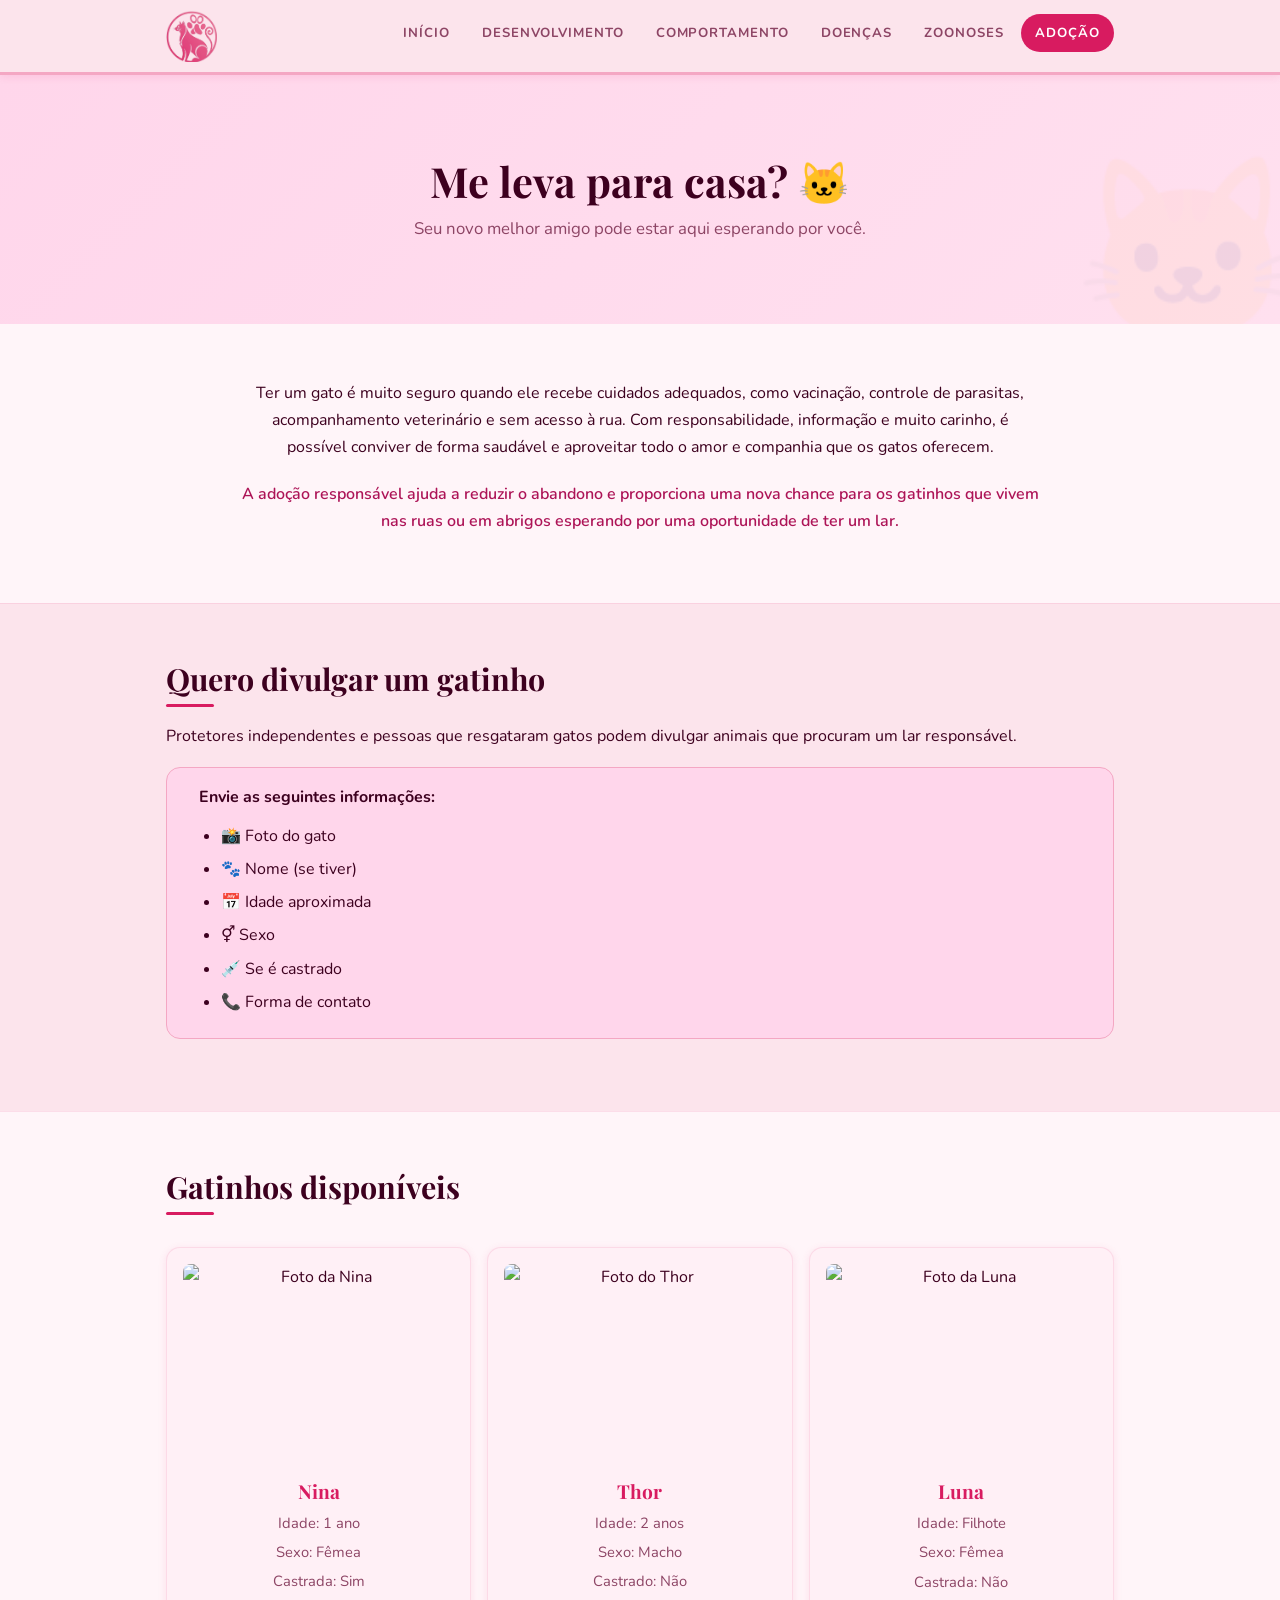
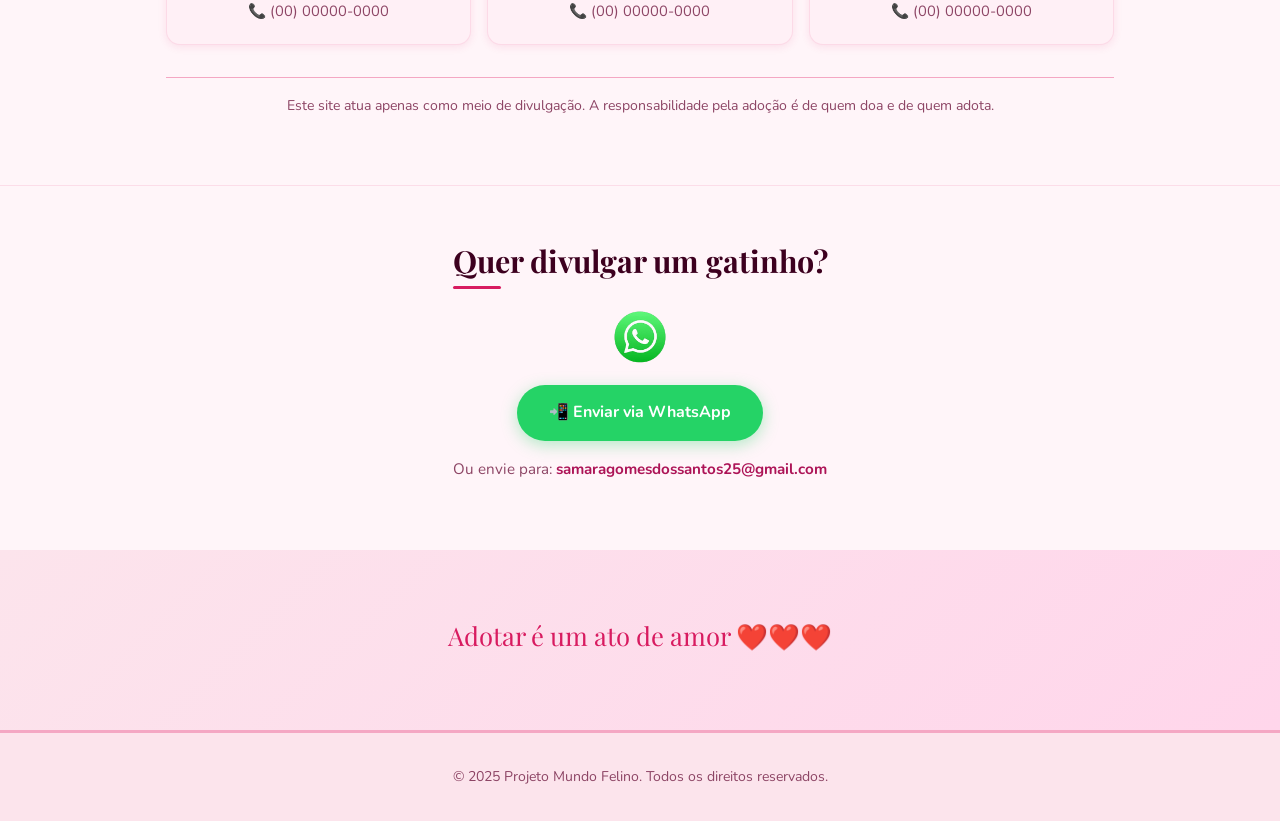
==== adocao.html @ 50c1da06 "projeto_mundo_felino" ====
<!DOCTYPE html>
<html lang="pt-BR">

<head>
    <meta charset="UTF-8">
    <meta name="viewport" content="width=device-width, initial-scale=1.0">
    <title>Adoção | Mundo Felino</title>
    <meta name="description" content="Encontre gatinhos para adoção responsável no Projeto Mundo Felino.">
    <link rel="icon" type="image/png" href="../images/logo.png">
    <link rel="stylesheet" href="../css/shared.css">
    <link rel="stylesheet" href="../css/adocao.css">
</head>

<body>

    <header class="site-header">
        <div class="nav-container">
            <a href="index.html" class="logo" aria-label="Mundo Felino — Início">
                <img src="../images/logo.png" alt="Logo Mundo Felino">
            </a>

            <button class="menu-toggle" aria-label="Abrir menu" aria-expanded="false">☰</button>

            <nav class="site-nav" aria-label="Navegação principal">
                <ul>
                    <li><a href="index.html">Início</a></li>
                    <li><a href="desenvolvimento.html">Desenvolvimento</a></li>
                    <li><a href="comportamento.html">Comportamento</a></li>
                    <li><a href="doencas.html">Doenças</a></li>
                    <li><a href="zoonoses.html">Zoonoses</a></li>
                    <li><a href="adocao.html">Adoção</a></li>
                </ul>
            </nav>
        </div>
    </header>

    <section class="hero">
        <div class="container">
            <h2>Me leva para casa? 🐱</h2>
            <p>Seu novo melhor amigo pode estar aqui esperando por você.</p>
        </div>
    </section>

    <section class="section fade-in">
        <div class="container">
            <div class="adoption-intro-text" style="text-align: center; max-width: 800px; margin: 0 auto;">
                <p>
                    Ter um gato é muito seguro quando ele recebe cuidados adequados, como vacinação, controle de
                    parasitas,
                    acompanhamento veterinário e sem acesso à rua. Com responsabilidade, informação e muito carinho,
                    é possível conviver de forma saudável e aproveitar todo o amor e companhia que os gatos oferecem.
                </p>
                <p style="margin-top: 20px; font-weight: 600; color: var(--color-primary-dark);">
                    A adoção responsável ajuda a reduzir o abandono e proporciona uma nova chance para os gatinhos
                    que vivem nas ruas ou em abrigos esperando por uma oportunidade de ter um lar.
                </p>
            </div>
        </div>
    </section>

    <section class="section section--alt fade-in">
        <div class="container">
            <h2>Quero divulgar um gatinho</h2>
            <p>Protetores independentes e pessoas que resgataram gatos podem divulgar animais que procuram um lar
                responsável.</p>

            <div class="adoption-info-box">
                <p><strong>Envie as seguintes informações:</strong></p>
                <ul>
                    <li>📸 Foto do gato</li>
                    <li>🐾 Nome (se tiver)</li>
                    <li>📅 Idade aproximada</li>
                    <li>⚥ Sexo</li>
                    <li>💉 Se é castrado</li>
                    <li>📞 Forma de contato</li>
                </ul>
            </div>
        </div>
    </section>

    <section class="section fade-in">
        <div class="container">
            <h2>Gatinhos disponíveis</h2>

            <div class="cards-grid">
                <div class="card adoption-card">
                    <img src="../images/gato1.jpg" alt="Foto da Nina">
                    <h3>Nina</h3>
                    <p>Idade: 1 ano</p>
                    <p>Sexo: Fêmea</p>
                    <p>Castrada: Sim</p>
                    <p>📞 (00) 00000-0000</p>
                </div>

                <div class="card adoption-card">
                    <img src="../images/gato2.jpg" alt="Foto do Thor">
                    <h3>Thor</h3>
                    <p>Idade: 2 anos</p>
                    <p>Sexo: Macho</p>
                    <p>Castrado: Não</p>
                    <p>📞 (00) 00000-0000</p>
                </div>

                <div class="card adoption-card">
                    <img src="../images/gato3.jpg" alt="Foto da Luna">
                    <h3>Luna</h3>
                    <p>Idade: Filhote</p>
                    <p>Sexo: Fêmea</p>
                    <p>Castrada: Não</p>
                    <p>📞 (00) 00000-0000</p>
                </div>
            </div>

            <p class="adoption-disclaimer">
                Este site atua apenas como meio de divulgação. A responsabilidade pela adoção é de quem doa e de quem
                adota.
            </p>
        </div>
    </section>

    <section class="section envio-section fade-in">
        <div class="container">
            <h2>Quer divulgar um gatinho?</h2>
            <div class="envio-content">
                <div class="whatsapp-icon">
                    <img src="../images/whatsapp.png" alt="WhatsApp">
                </div>
                <a href="https://wa.me/5542999690560?text=Olá!%20Gostaria%20de%20divulgar%20um%20gato%20para%20adoção%20no%20site."
                    target="_blank" rel="noopener" class="whatsapp-btn">
                    📲 Enviar via WhatsApp
                </a>
                <p class="envio-email">Ou envie para: <strong>samaragomesdossantos25@gmail.com</strong></p>
            </div>
        </div>
    </section>

    <section class="highlight-section">
        <div class="container">
            <p class="love-phrase">Adotar é um ato de amor ❤️❤️❤️</p>
        </div>
    </section>

    <footer class="site-footer">
        <p>&copy; 2025 Projeto Mundo Felino. Todos os direitos reservados.</p>
    </footer>

    <a href="#" class="btn-top" aria-label="Voltar ao topo">↑</a>

    <script src="../js/shared.js" defer></script>
</body>

</html>
---- css/shared.css ----
/* ============================================================
   MUNDO FELINO — DESIGN SYSTEM COMPARTILHADO
   Importado por todas as páginas
   ============================================================ */

/* --- Google Fonts --- */
@import url('https://fonts.googleapis.com/css2?family=Playfair+Display:wght@600;700&family=Nunito:wght@400;500;600;700&display=swap');

/* ============================================================
   VARIÁVEIS DE DESIGN
   ============================================================ */
:root {
  /* Cores principais */
  --color-primary:       #d81b60;
  --color-primary-dark:  #ad1457;
  --color-primary-light: #f48fb1;

  /* Backgrounds */
  --color-bg:            #fff5f9;
  --color-bg-section:    #fce4ec;
  --color-bg-card:       #fff0f6;
  --color-bg-highlight:  #ffd6eb;
  --color-bg-header:     #fce4ec;

  /* Texto */
  --color-text:          #3d001f;
  --color-text-muted:    #8d4565;
  --color-text-light:    #fff;

  /* Bordas e sombras */
  --color-border:        #f4a7c3;
  --shadow-sm:           0 2px 8px rgba(216, 27, 96, 0.10);
  --shadow-md:           0 6px 24px rgba(216, 27, 96, 0.14);
  --shadow-lg:           0 12px 40px rgba(216, 27, 96, 0.18);

  /* Tipografia */
  --font-display:        'Playfair Display', Georgia, serif;
  --font-body:           'Nunito', 'Segoe UI', sans-serif;

  /* Espaçamentos */
  --spacing-xs:  8px;
  --spacing-sm:  16px;
  --spacing-md:  32px;
  --spacing-lg:  56px;
  --spacing-xl:  80px;

  /* Bordas */
  --radius-sm:  8px;
  --radius-md:  14px;
  --radius-lg:  24px;
  --radius-pill: 100px;

  /* Transições */
  --transition: 0.28s cubic-bezier(0.4, 0, 0.2, 1);
}

/* ============================================================
   RESET GLOBAL
   ============================================================ */
*, *::before, *::after {
  margin: 0;
  padding: 0;
  box-sizing: border-box;
}

html {
  scroll-behavior: smooth;
  font-size: 16px;
}

body {
  font-family: var(--font-body);
  background-color: var(--color-bg);
  color: var(--color-text);
  line-height: 1.7;
  -webkit-font-smoothing: antialiased;
}

img {
  max-width: 100%;
  height: auto;
  display: block;
}

a {
  color: var(--color-primary);
  transition: color var(--transition);
}

a:hover {
  color: var(--color-primary-dark);
}

ul, ol {
  padding-left: 1.4em;
}

li {
  margin-bottom: 6px;
}

/* ============================================================
   LAYOUT
   ============================================================ */
.container {
  max-width: 980px;
  margin: 0 auto;
  padding: 0 var(--spacing-sm);
}

/* ============================================================
   TIPOGRAFIA
   ============================================================ */
h1, h2, h3 {
  font-family: var(--font-display);
  line-height: 1.25;
  color: var(--color-text);
}

h2 {
  font-size: clamp(1.4rem, 3vw, 1.9rem);
  margin-bottom: var(--spacing-sm);
  position: relative;
  display: inline-block;
}

h2::after {
  content: "";
  display: block;
  width: 48px;
  height: 3px;
  background: var(--color-primary);
  border-radius: 2px;
  margin-top: 6px;
}

h3 {
  font-size: clamp(1.1rem, 2.5vw, 1.4rem);
  color: var(--color-primary);
  margin-bottom: 10px;
}

h4 {
  font-family: var(--font-body);
  font-size: 0.95rem;
  font-weight: 700;
  color: var(--color-primary-dark);
  text-transform: uppercase;
  letter-spacing: 0.06em;
  margin: var(--spacing-sm) 0 6px;
}

p {
  margin-bottom: 12px;
  color: var(--color-text);
}

/* ============================================================
   HEADER / NAVEGAÇÃO
   ============================================================ */
.site-header {
  background-color: var(--color-bg-header);
  border-bottom: 3px solid var(--color-border);
  position: sticky;
  top: 0;
  z-index: 1000;
  box-shadow: var(--shadow-sm);
}

.nav-container {
  max-width: 980px;
  margin: 0 auto;
  padding: 0 var(--spacing-sm);
  display: flex;
  align-items: center;
  justify-content: space-between;
  gap: var(--spacing-sm);
  height: 72px;
}

.logo {
  flex-shrink: 0;
  height: 52px;
  display: flex;
  align-items: center;
}

.logo img {
  height: 100%;
  width: auto;
}

.site-nav ul {
  display: flex;
  list-style: none;
  gap: 4px;
  padding: 0;
  margin: 0;
}

.site-nav a {
  display: inline-block;
  padding: 8px 14px;
  font-size: 0.82rem;
  font-weight: 700;
  text-transform: uppercase;
  letter-spacing: 0.07em;
  color: var(--color-text-muted);
  text-decoration: none;
  border-radius: var(--radius-pill);
  transition: background var(--transition), color var(--transition);
}

.site-nav a:hover,
.site-nav a.active {
  background: var(--color-primary);
  color: var(--color-text-light);
}

/* Botão menu mobile */
.menu-toggle {
  display: none;
  background: none;
  border: 2px solid var(--color-primary);
  border-radius: var(--radius-sm);
  color: var(--color-primary);
  font-size: 20px;
  cursor: pointer;
  padding: 4px 10px;
  line-height: 1;
  transition: background var(--transition), color var(--transition);
}

.menu-toggle:hover {
  background: var(--color-primary);
  color: white;
}

/* ============================================================
   HERO
   ============================================================ */
.hero {
  background: linear-gradient(135deg, var(--color-bg-highlight) 0%, #ffe0ef 100%);
  padding: var(--spacing-xl) var(--spacing-sm);
  text-align: center;
  position: relative;
  overflow: hidden;
}

.hero::before {
  content: "🐱";
  position: absolute;
  font-size: 180px;
  opacity: 0.05;
  bottom: -20px;
  right: -20px;
  line-height: 1;
  pointer-events: none;
}

.hero h2 {
  font-size: clamp(1.6rem, 4vw, 2.6rem);
  color: var(--color-text);
  max-width: 760px;
  margin: 0 auto var(--spacing-xs);
}

.hero h2::after { display: none; }

.hero p {
  font-size: 1.05rem;
  color: var(--color-text-muted);
  margin: 0;
}

/* ============================================================
   SEÇÕES
   ============================================================ */
.section {
  padding: var(--spacing-lg) var(--spacing-sm);
}

.section--alt {
  background-color: var(--color-bg-section);
}

.section + .section {
  border-top: 1px solid rgba(244, 167, 195, 0.3);
}

/* ============================================================
   CARDS
   ============================================================ */
.cards-grid {
  display: grid;
  grid-template-columns: repeat(auto-fill, minmax(260px, 1fr));
  gap: var(--spacing-sm);
  margin-top: var(--spacing-sm);
}

.card {
  background: var(--color-bg-card);
  border-radius: var(--radius-md);
  padding: var(--spacing-sm);
  box-shadow: var(--shadow-sm);
  border: 1px solid rgba(244, 167, 195, 0.3);
  transition: transform var(--transition), box-shadow var(--transition);
}

.card:hover {
  transform: translateY(-4px);
  box-shadow: var(--shadow-md);
}

.card h3 {
  font-size: 1.05rem;
  margin-bottom: 8px;
}

.card img {
  width: 100%;
  border-radius: var(--radius-sm);
  margin-bottom: 12px;
  object-fit: cover;
  aspect-ratio: 4/3;
}

/* ============================================================
   LAYOUT LADO A LADO (texto + imagem)
   ============================================================ */
.split-layout {
  display: flex;
  gap: var(--spacing-md);
  align-items: flex-start;
  margin-top: var(--spacing-sm);
}

.split-layout__text { flex: 2; }
.split-layout__media {
  flex: 1;
  display: flex;
  flex-direction: column;
  gap: var(--spacing-sm);
  align-items: center;
}

.split-layout__media img {
  width: 100%;
  border-radius: var(--radius-md);
  box-shadow: var(--shadow-sm);
  transition: transform var(--transition);
}

.split-layout__media img:hover {
  transform: scale(1.03);
}

/* ============================================================
   BLOCO DE DOENÇA / ZOONOSE
   ============================================================ */
.disease-block {
  background: var(--color-bg-card);
  border-radius: var(--radius-md);
  padding: var(--spacing-md);
  margin-top: var(--spacing-md);
  border: 1px solid rgba(244, 167, 195, 0.4);
  box-shadow: var(--shadow-sm);
}

/* ============================================================
   BOTÃO WHATSAPP
   ============================================================ */
.whatsapp-btn {
  display: inline-flex;
  align-items: center;
  gap: 10px;
  background-color: #25d366;
  color: white;
  font-weight: 700;
  font-size: 1rem;
  text-decoration: none;
  padding: 14px 32px;
  border-radius: var(--radius-pill);
  box-shadow: 0 4px 16px rgba(37, 211, 102, 0.35);
  transition: background var(--transition), transform var(--transition), box-shadow var(--transition);
}

.whatsapp-btn:hover {
  background-color: #1ebe5e;
  color: white;
  transform: translateY(-2px);
  box-shadow: 0 8px 24px rgba(37, 211, 102, 0.45);
}

/* ============================================================
   MENSAGEM FINAL / DESTAQUE
   ============================================================ */
.highlight-section {
  background: linear-gradient(135deg, #fce4ec, #ffd6eb);
  padding: var(--spacing-lg) var(--spacing-sm);
  text-align: center;
}

.highlight-section p {
  max-width: 700px;
  margin: 0 auto var(--spacing-sm);
  font-size: 1.05rem;
  color: var(--color-text-muted);
}

.highlight-section .love-phrase {
  font-family: var(--font-display);
  font-size: 1.6rem;
  color: var(--color-primary);
  margin-top: var(--spacing-xs);
}

/* ============================================================
   FOOTER
   ============================================================ */
.site-footer {
  background-color: var(--color-bg-header);
  border-top: 3px solid var(--color-border);
  text-align: center;
  padding: var(--spacing-md) var(--spacing-sm);
}

.site-footer p {
  font-size: 0.88rem;
  color: var(--color-text-muted);
  margin: 0;
}

/* ============================================================
   BOTÃO VOLTAR AO TOPO
   ============================================================ */
.btn-top {
  position: fixed;
  bottom: 28px;
  right: 28px;
  background-color: var(--color-primary);
  color: white;
  width: 46px;
  height: 46px;
  border-radius: 50%;
  font-size: 22px;
  line-height: 46px;
  text-align: center;
  text-decoration: none;
  box-shadow: var(--shadow-md);
  opacity: 0;
  pointer-events: none;
  transform: translateY(12px);
  transition: opacity var(--transition), transform var(--transition), background var(--transition);
  z-index: 999;
}

.btn-top.visible {
  opacity: 1;
  pointer-events: all;
  transform: translateY(0);
}

.btn-top:hover {
  background-color: var(--color-primary-dark);
  color: white;
}

/* ============================================================
   ANIMAÇÃO DE ENTRADA
   ============================================================ */
.fade-in {
  opacity: 0;
  transform: translateY(22px);
  transition: opacity 0.55s ease, transform 0.55s ease;
}

.fade-in.visible {
  opacity: 1;
  transform: translateY(0);
}

/* ============================================================
   RESPONSIVO
   ============================================================ */
@media (max-width: 768px) {
  .site-nav {
    display: none;
    position: absolute;
    top: 72px;
    left: 0;
    width: 100%;
    background: var(--color-bg-header);
    border-bottom: 3px solid var(--color-border);
    padding: var(--spacing-xs) 0;
    box-shadow: var(--shadow-md);
  }

  .site-nav.open {
    display: block;
  }

  .site-nav ul {
    flex-direction: column;
    gap: 0;
    padding: 0;
  }

  .site-nav li {
    margin: 0;
    border-bottom: 1px solid rgba(244, 167, 195, 0.3);
  }

  .site-nav a {
    display: block;
    padding: 14px var(--spacing-sm);
    border-radius: 0;
    font-size: 0.9rem;
  }

  .menu-toggle {
    display: block;
  }

  .split-layout {
    flex-direction: column;
  }

  .split-layout__media {
    width: 100%;
    order: -1;
  }

  .cards-grid {
    grid-template-columns: 1fr;
  }

  .disease-block {
    padding: var(--spacing-sm);
  }
}

@media (max-width: 480px) {
  .hero {
    padding: var(--spacing-lg) var(--spacing-sm);
  }
}
---- css/adocao.css ----
/* ============================================================
   ADOCAO.CSS — Estilos específicos da página de adoção
   ============================================================ */

.adoption-info-box {
  background: var(--color-bg-highlight);
  border-radius: var(--radius-md);
  padding: var(--spacing-sm) var(--spacing-md);
  margin: var(--spacing-sm) 0;
  border: 1px solid var(--color-border);
}

.adoption-info-box ul {
  margin-top: 10px;
}

.adoption-phrase {
  font-size: 1.1rem;
  font-weight: 700;
  color: var(--color-primary);
  margin: var(--spacing-sm) 0;
  text-align: center;
}

.adoption-disclaimer {
  text-align: center;
  font-size: 0.88rem;
  color: var(--color-text-muted);
  margin-top: var(--spacing-md);
  padding-top: var(--spacing-sm);
  border-top: 1px solid var(--color-border);
}

/* Cards de adoção */
.adoption-card {
  text-align: center;
}

.adoption-card h3 {
  font-size: 1.2rem;
  margin-bottom: 8px;
}

.adoption-card p {
  font-size: 0.92rem;
  margin-bottom: 4px;
  color: var(--color-text-muted);
}

/* Envio */
.envio-section {
  padding: var(--spacing-lg) var(--spacing-sm);
  text-align: center;
}

.envio-content {
  display: flex;
  flex-direction: column;
  align-items: center;
  gap: var(--spacing-sm);
}

.whatsapp-icon {
  width: 64px;
  height: 64px;
}

.whatsapp-icon img {
  width: 100%;
}

.envio-email {
  font-size: 0.95rem;
  color: var(--color-text-muted);
}

.envio-email strong {
  color: var(--color-primary-dark);
}
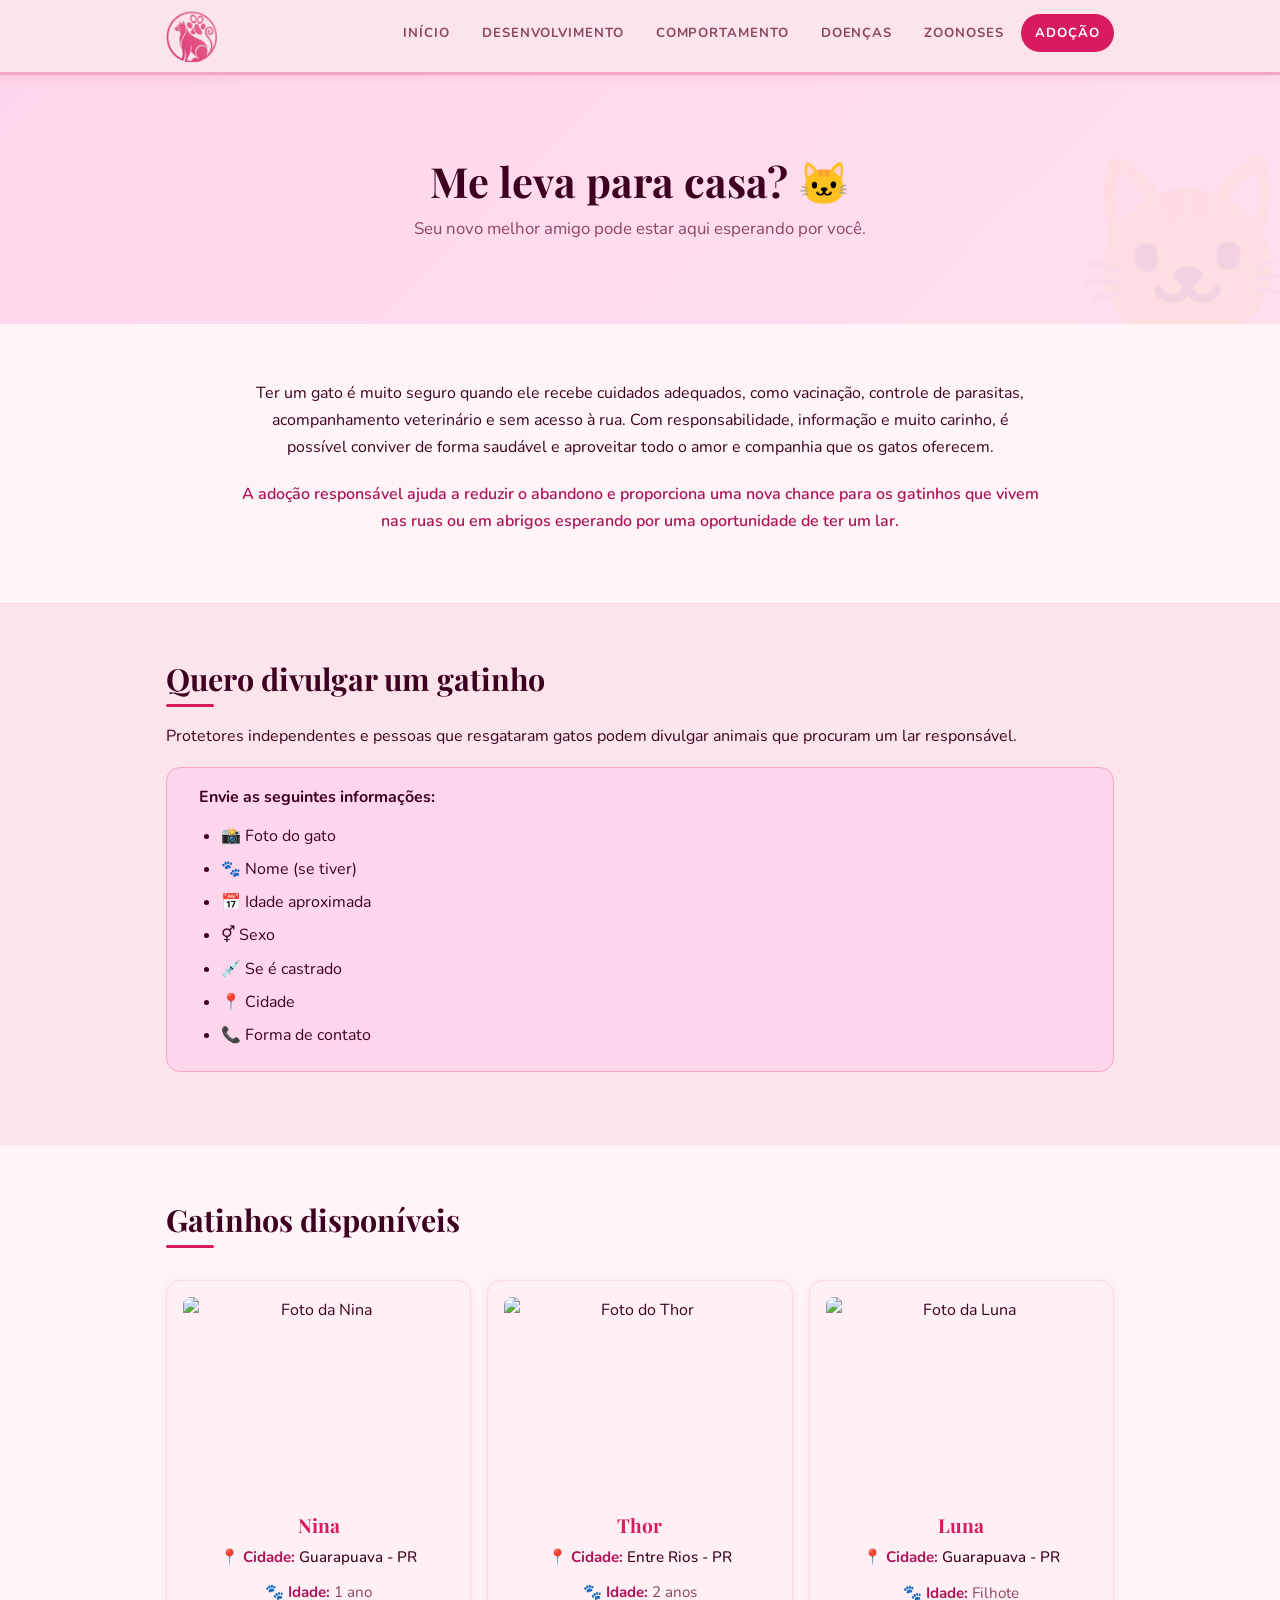
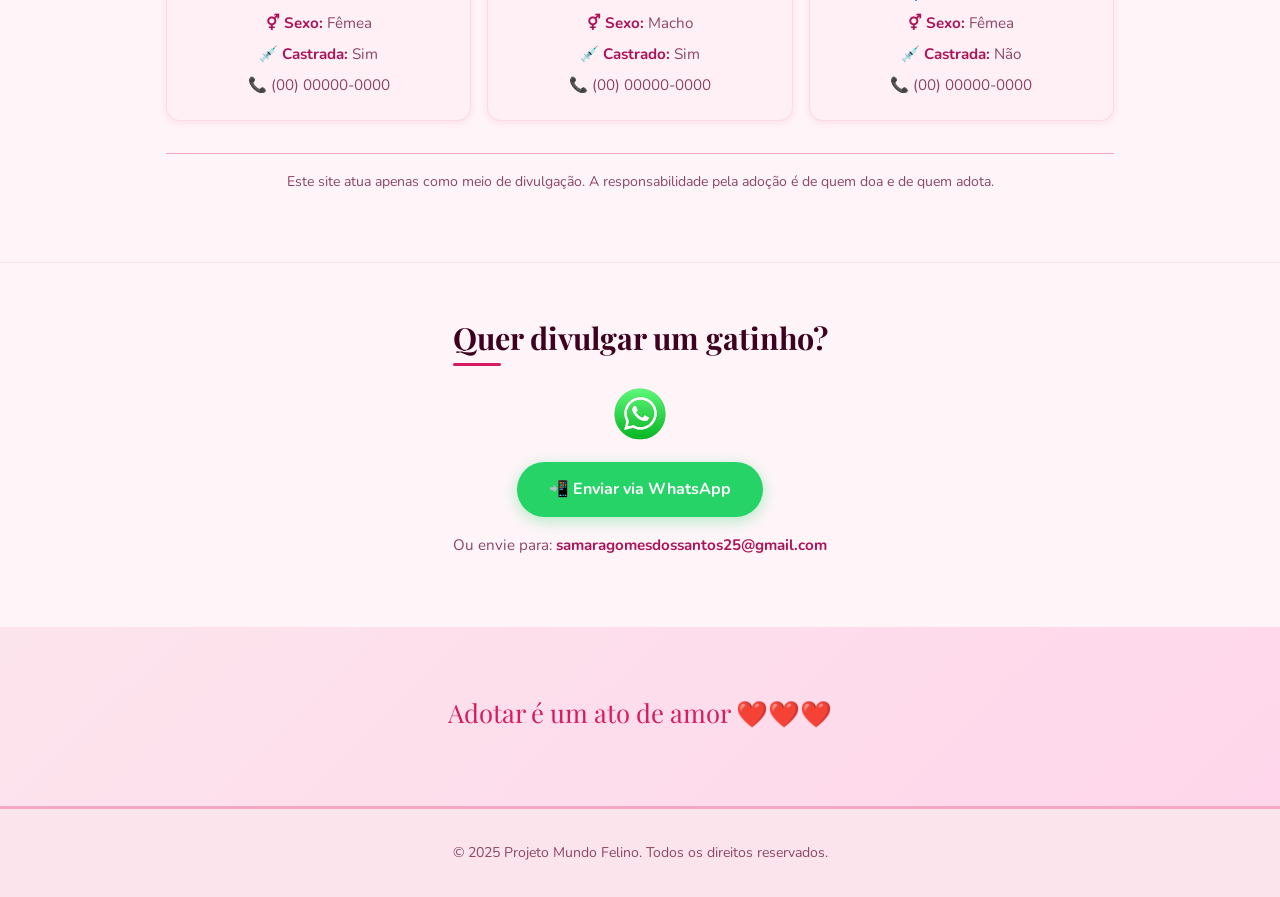
==== commit c183c89a: "projeto_mundo_felino" ====
--- a/adocao.html
+++ b/adocao.html
@@ -72,41 +72,44 @@
                     <li>📅 Idade aproximada</li>
                     <li>⚥ Sexo</li>
                     <li>💉 Se é castrado</li>
+                    <li>📍 Cidade</li>
                     <li>📞 Forma de contato</li>
                 </ul>
             </div>
         </div>
     </section>
-
     <section class="section fade-in">
         <div class="container">
             <h2>Gatinhos disponíveis</h2>
 
             <div class="cards-grid">
                 <div class="card adoption-card">
-                    <img src="../images/gato1.jpg" alt="Foto da Nina">
+                    <img src="images/gato1.jpg" alt="Foto da Nina">
                     <h3>Nina</h3>
-                    <p>Idade: 1 ano</p>
-                    <p>Sexo: Fêmea</p>
-                    <p>Castrada: Sim</p>
+                    <p><strong>📍 Cidade:</strong> Guarapuava - PR</p>
+                    <p><strong>🐾 Idade:</strong> 1 ano</p>
+                    <p><strong>⚥ Sexo:</strong> Fêmea</p>
+                    <p><strong>💉 Castrada:</strong> Sim</p>
                     <p>📞 (00) 00000-0000</p>
                 </div>
 
                 <div class="card adoption-card">
-                    <img src="../images/gato2.jpg" alt="Foto do Thor">
+                    <img src="images/gato2.jpg" alt="Foto do Thor">
                     <h3>Thor</h3>
-                    <p>Idade: 2 anos</p>
-                    <p>Sexo: Macho</p>
-                    <p>Castrado: Não</p>
+                    <p><strong>📍 Cidade:</strong> Entre Rios - PR</p>
+                    <p><strong>🐾 Idade:</strong> 2 anos</p>
+                    <p><strong>⚥ Sexo:</strong> Macho</p>
+                    <p><strong>💉 Castrado:</strong> Sim</p>
                     <p>📞 (00) 00000-0000</p>
                 </div>
 
                 <div class="card adoption-card">
-                    <img src="../images/gato3.jpg" alt="Foto da Luna">
+                    <img src="images/gato3.jpg" alt="Foto da Luna">
                     <h3>Luna</h3>
-                    <p>Idade: Filhote</p>
-                    <p>Sexo: Fêmea</p>
-                    <p>Castrada: Não</p>
+                    <p><strong>📍 Cidade:</strong> Guarapuava - PR</p>
+                    <p><strong>🐾 Idade:</strong> Filhote</p>
+                    <p><strong>⚥ Sexo:</strong> Fêmea</p>
+                    <p><strong>💉 Castrada:</strong> Não</p>
                     <p>📞 (00) 00000-0000</p>
                 </div>
             </div>
--- a/css/adocao.css
+++ b/css/adocao.css
@@ -3,77 +3,93 @@
    ============================================================ */
 
 .adoption-info-box {
-  background: var(--color-bg-highlight);
-  border-radius: var(--radius-md);
-  padding: var(--spacing-sm) var(--spacing-md);
-  margin: var(--spacing-sm) 0;
-  border: 1px solid var(--color-border);
+    background: var(--color-bg-highlight);
+    border-radius: var(--radius-md);
+    padding: var(--spacing-sm) var(--spacing-md);
+    margin: var(--spacing-sm) 0;
+    border: 1px solid var(--color-border);
 }
 
 .adoption-info-box ul {
-  margin-top: 10px;
+    margin-top: 10px;
 }
 
 .adoption-phrase {
-  font-size: 1.1rem;
-  font-weight: 700;
-  color: var(--color-primary);
-  margin: var(--spacing-sm) 0;
-  text-align: center;
+    font-size: 1.1rem;
+    font-weight: 700;
+    color: var(--color-primary);
+    margin: var(--spacing-sm) 0;
+    text-align: center;
 }
 
 .adoption-disclaimer {
-  text-align: center;
-  font-size: 0.88rem;
-  color: var(--color-text-muted);
-  margin-top: var(--spacing-md);
-  padding-top: var(--spacing-sm);
-  border-top: 1px solid var(--color-border);
+    text-align: center;
+    font-size: 0.88rem;
+    color: var(--color-text-muted);
+    margin-top: var(--spacing-md);
+    padding-top: var(--spacing-sm);
+    border-top: 1px solid var(--color-border);
 }
 
 /* Cards de adoção */
 .adoption-card {
-  text-align: center;
+    text-align: center;
 }
 
 .adoption-card h3 {
-  font-size: 1.2rem;
-  margin-bottom: 8px;
+    font-size: 1.2rem;
+    margin-bottom: 8px;
 }
 
 .adoption-card p {
-  font-size: 0.92rem;
-  margin-bottom: 4px;
-  color: var(--color-text-muted);
+    font-size: 0.92rem;
+    margin-bottom: 4px;
+    color: var(--color-text-muted);
 }
 
 /* Envio */
 .envio-section {
-  padding: var(--spacing-lg) var(--spacing-sm);
-  text-align: center;
+    padding: var(--spacing-lg) var(--spacing-sm);
+    text-align: center;
 }
 
 .envio-content {
-  display: flex;
-  flex-direction: column;
-  align-items: center;
-  gap: var(--spacing-sm);
+    display: flex;
+    flex-direction: column;
+    align-items: center;
+    gap: var(--spacing-sm);
 }
 
 .whatsapp-icon {
-  width: 64px;
-  height: 64px;
+    width: 64px;
+    height: 64px;
 }
 
 .whatsapp-icon img {
-  width: 100%;
+    width: 100%;
 }
 
 .envio-email {
-  font-size: 0.95rem;
-  color: var(--color-text-muted);
+    font-size: 0.95rem;
+    color: var(--color-text-muted);
 }
 
 .envio-email strong {
-  color: var(--color-primary-dark);
+    color: var(--color-primary-dark);
+}
+
+.adoption-card p {
+    margin-bottom: 5px;
+    font-size: 0.95rem;
+}
+
+.adoption-card p strong {
+    color: var(--color-primary-dark);
+}
+
+/* Estilo para o ícone de localização */
+.adoption-card p:first-of-type {
+    color: var(--color-text);
+    font-weight: 500;
+    margin-bottom: 10px;
 }
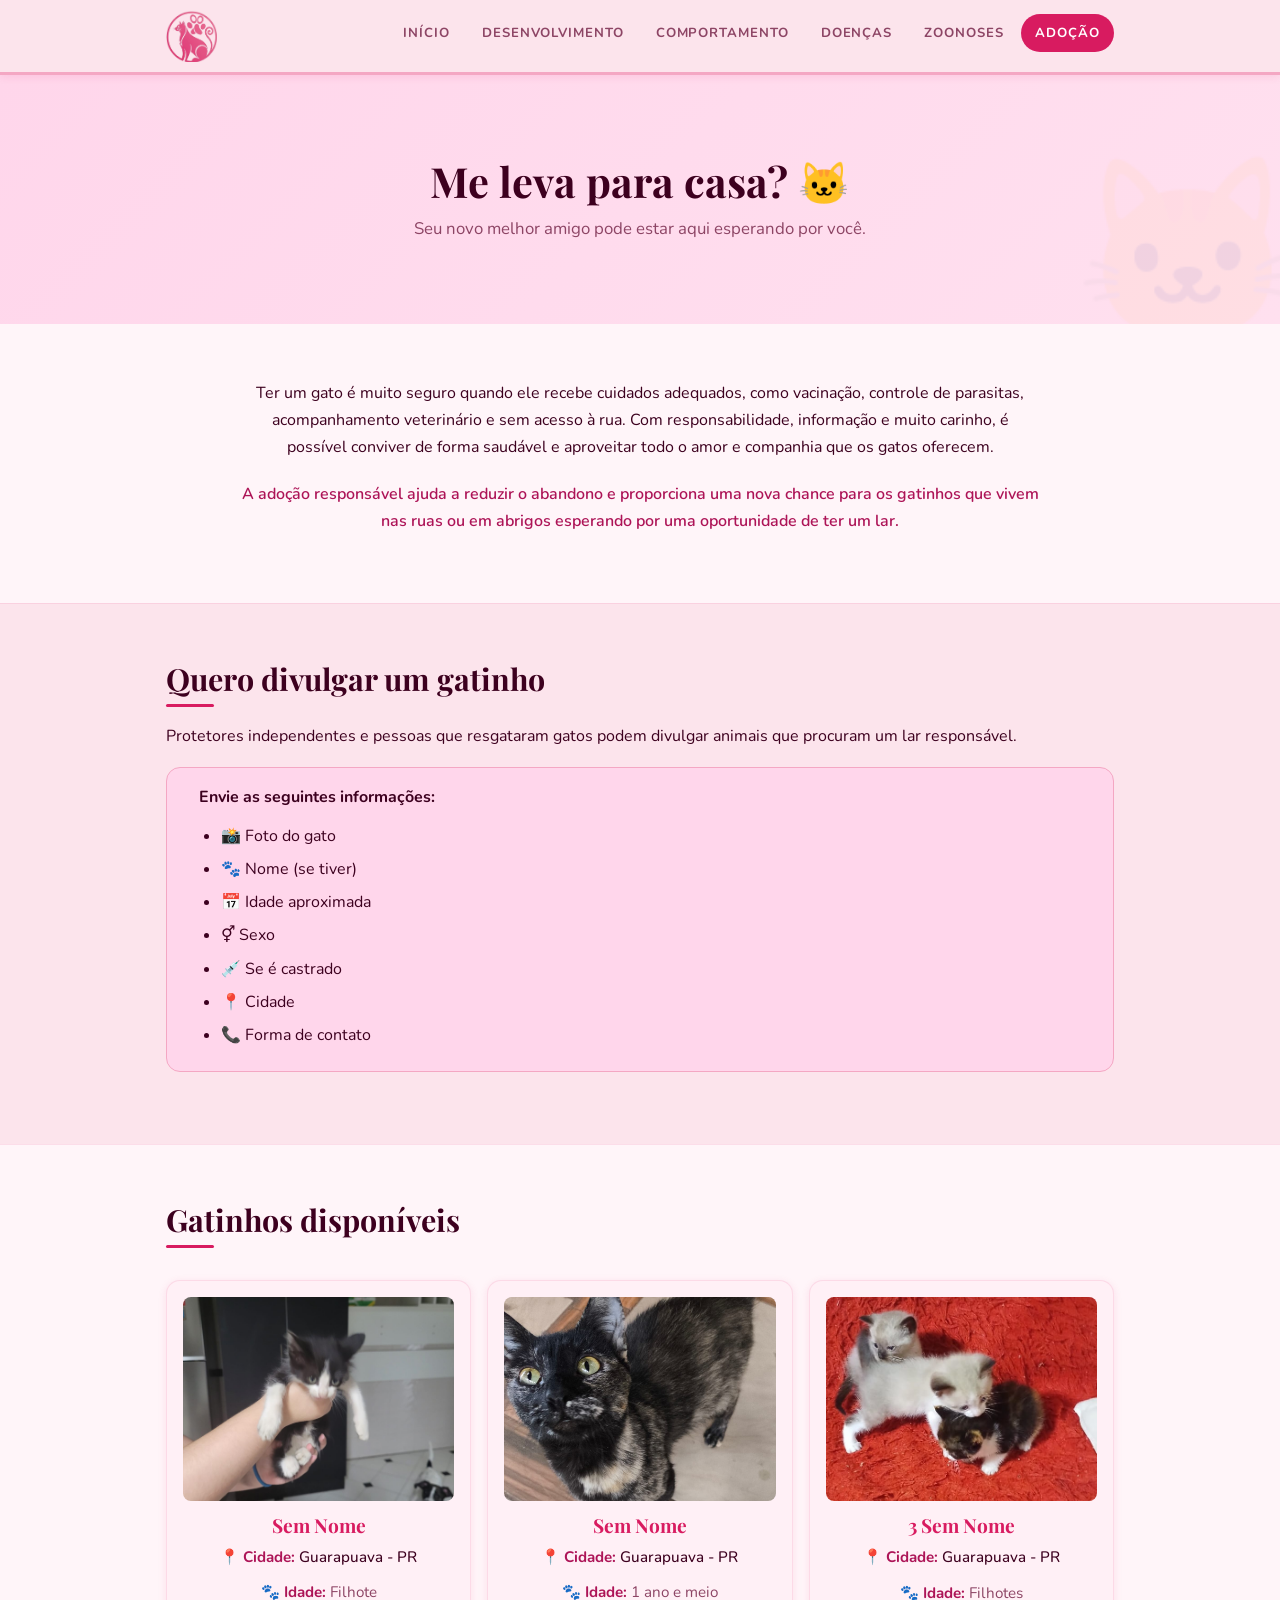
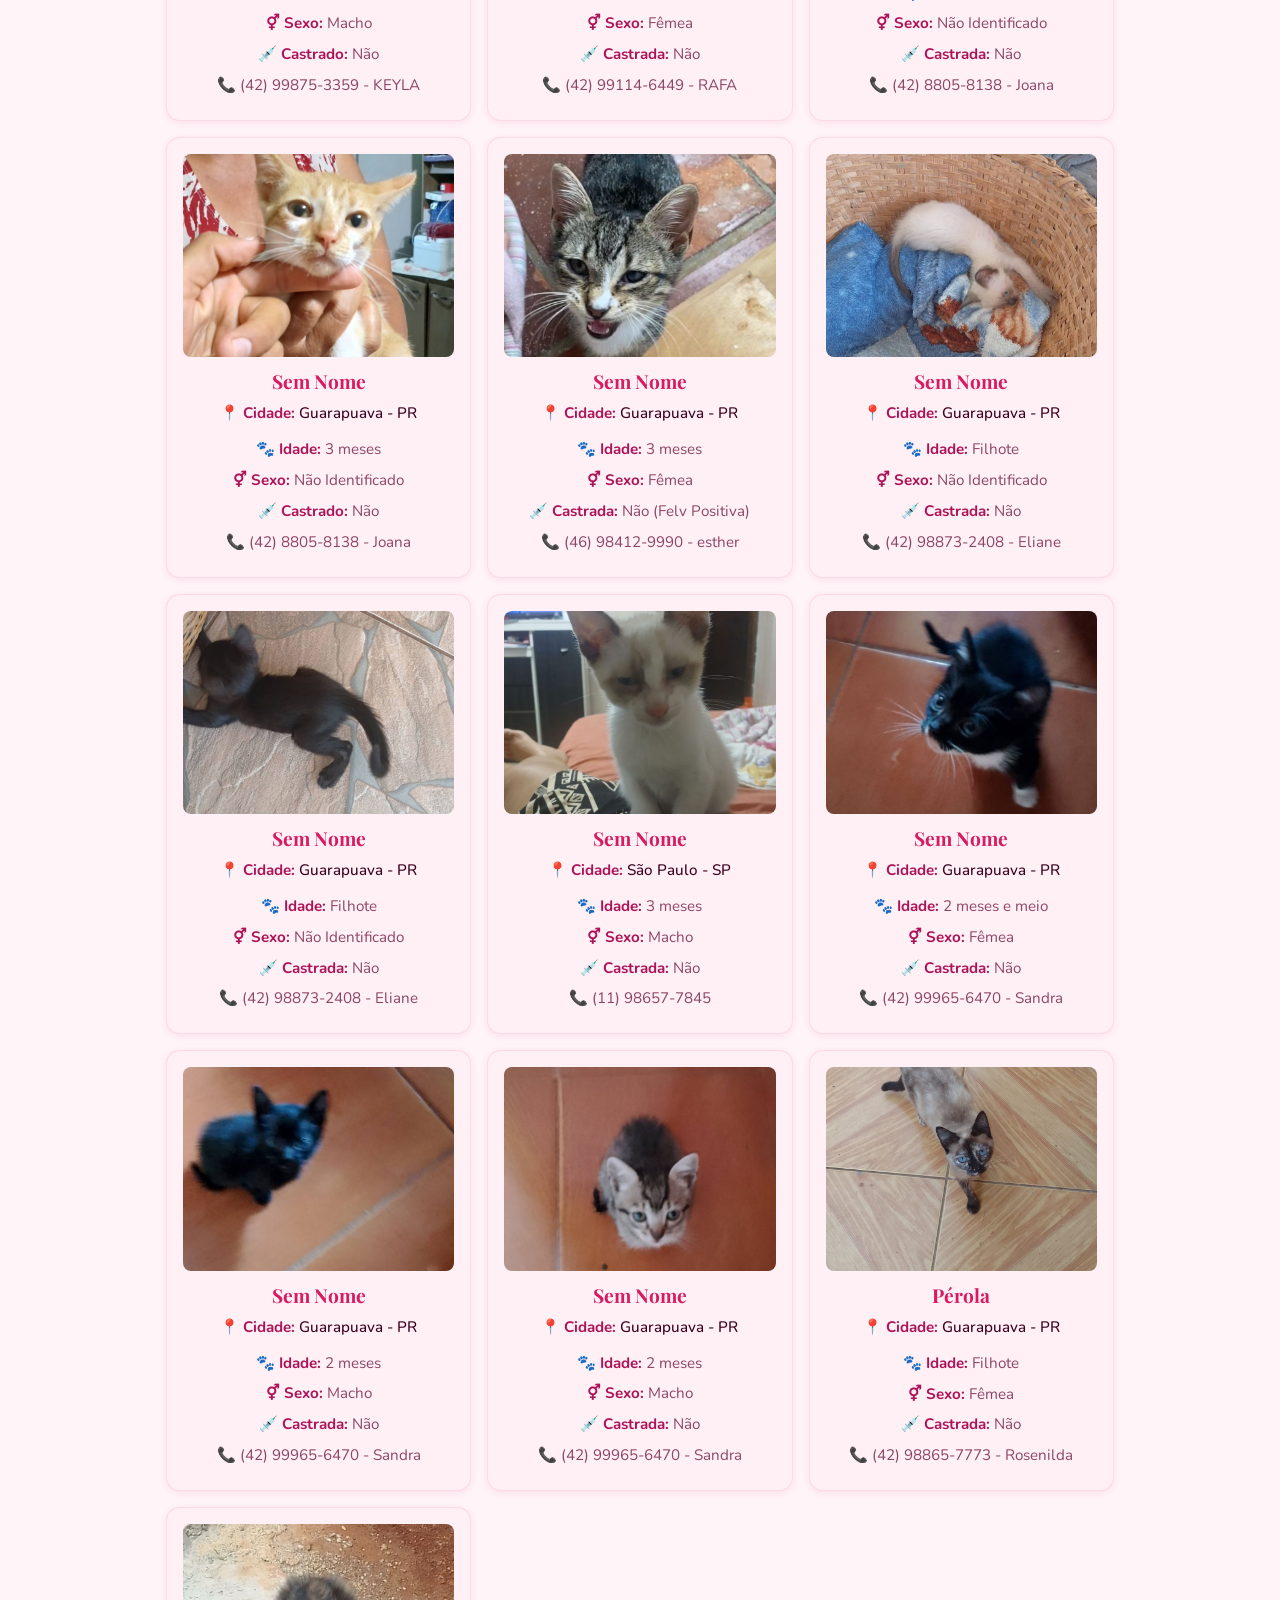
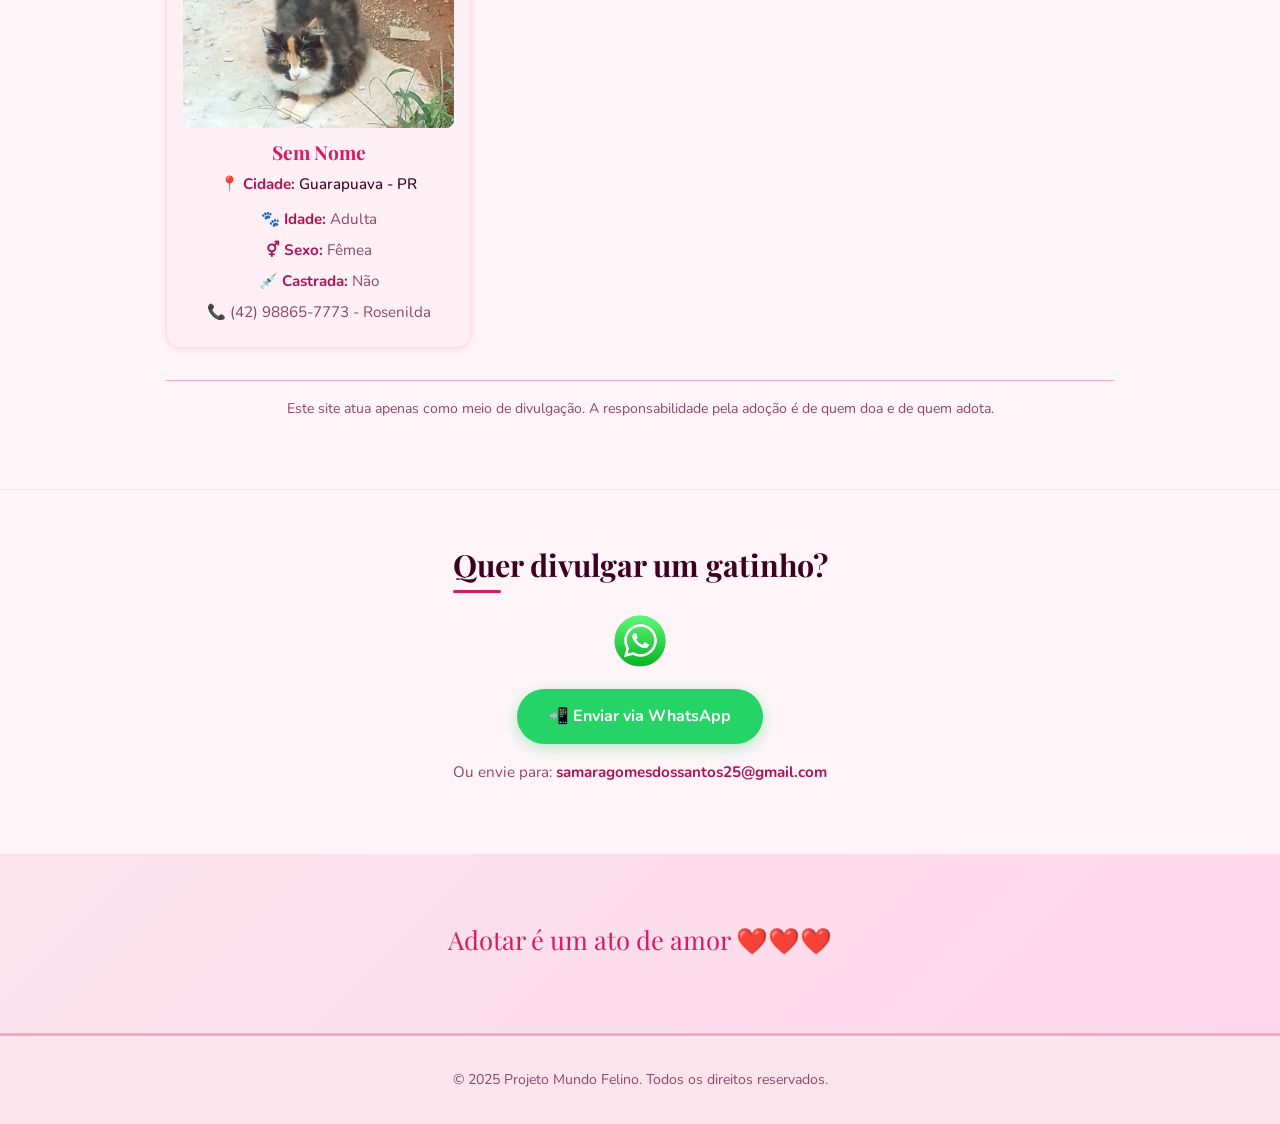
==== commit 33ef5575: "novos gatos para adoção" ====
--- a/adocao.html
+++ b/adocao.html
@@ -84,33 +84,141 @@
 
             <div class="cards-grid">
                 <div class="card adoption-card">
-                    <img src="images/gato1.jpg" alt="Foto da Nina">
-                    <h3>Nina</h3>
-                    <p><strong>📍 Cidade:</strong> Guarapuava - PR</p>
-                    <p><strong>🐾 Idade:</strong> 1 ano</p>
-                    <p><strong>⚥ Sexo:</strong> Fêmea</p>
-                    <p><strong>💉 Castrada:</strong> Sim</p>
-                    <p>📞 (00) 00000-0000</p>
-                </div>
-
-                <div class="card adoption-card">
-                    <img src="images/gato2.jpg" alt="Foto do Thor">
-                    <h3>Thor</h3>
-                    <p><strong>📍 Cidade:</strong> Entre Rios - PR</p>
-                    <p><strong>🐾 Idade:</strong> 2 anos</p>
-                    <p><strong>⚥ Sexo:</strong> Macho</p>
-                    <p><strong>💉 Castrado:</strong> Sim</p>
-                    <p>📞 (00) 00000-0000</p>
-                </div>
-
-                <div class="card adoption-card">
-                    <img src="images/gato3.jpg" alt="Foto da Luna">
-                    <h3>Luna</h3>
-                    <p><strong>📍 Cidade:</strong> Guarapuava - PR</p>
-                    <p><strong>🐾 Idade:</strong> Filhote</p>
-                    <p><strong>⚥ Sexo:</strong> Fêmea</p>
-                    <p><strong>💉 Castrada:</strong> Não</p>
-                    <p>📞 (00) 00000-0000</p>
+                    <img src="images/adocao/001.jpeg" alt="Foto">
+                    <h3>Sem Nome</h3>
+                    <p><strong>📍 Cidade:</strong> Guarapuava - PR</p>
+                    <p><strong>🐾 Idade:</strong> Filhote</p>
+                    <p><strong>⚥ Sexo:</strong> Macho</p>
+                    <p><strong>💉 Castrado:</strong> Não</p>
+                    <p>📞 (42) 99875‑3359 - KEYLA</p>
+                </div>
+
+                <div class="card adoption-card">
+                    <img src="images/adocao/002.jpeg" alt="Foto">
+                    <h3>Sem Nome</h3>
+                    <p><strong>📍 Cidade:</strong> Guarapuava - PR</p>
+                    <p><strong>🐾 Idade:</strong> 1 ano e meio</p>
+                    <p><strong>⚥ Sexo:</strong> Fêmea</p>
+                    <p><strong>💉 Castrada:</strong> Não</p>
+                    <p>📞 (42) 99114‑6449 - RAFA</p>
+                </div>
+
+                <div class="card adoption-card">
+                    <img src="images/adocao/003.jpeg" alt="Foto">
+                    <h3>3 Sem Nome</h3>
+                    <p><strong>📍 Cidade:</strong> Guarapuava - PR</p>
+                    <p><strong>🐾 Idade:</strong> Filhotes</p>
+                    <p><strong>⚥ Sexo:</strong> Não Identificado</p>
+                    <p><strong>💉 Castrada:</strong> Não</p>
+                    <p>📞 (42) 8805-8138 - Joana</p>
+                </div>
+            </div>
+
+            <div class="cards-grid">
+                <div class="card adoption-card">
+                    <img src="images/adocao/004.jpeg" alt="Foto">
+                    <h3>Sem Nome</h3>
+                    <p><strong>📍 Cidade:</strong> Guarapuava - PR</p>
+                    <p><strong>🐾 Idade:</strong> 3 meses</p>
+                    <p><strong>⚥ Sexo:</strong> Não Identificado</p>
+                    <p><strong>💉 Castrado:</strong> Não</p>
+                    <p>📞 (42) 8805-8138 - Joana</p>
+                </div>
+
+                <div class="card adoption-card">
+                    <img src="images/adocao/005.jpeg" alt="Foto">
+                    <h3>Sem Nome</h3>
+                    <p><strong>📍 Cidade:</strong> Guarapuava - PR</p>
+                    <p><strong>🐾 Idade:</strong> 3 meses</p>
+                    <p><strong>⚥ Sexo:</strong> Fêmea</p>
+                    <p><strong>💉 Castrada:</strong> Não (Felv Positiva)</p>
+                    <p>📞 (46) 98412-9990 - esther</p>
+                </div>
+
+                <div class="card adoption-card">
+                    <img src="images/adocao/006.jpg" alt="Foto">
+                    <h3>Sem Nome</h3>
+                    <p><strong>📍 Cidade:</strong> Guarapuava - PR</p>
+                    <p><strong>🐾 Idade:</strong> Filhote</p>
+                    <p><strong>⚥ Sexo:</strong> Não Identificado</p>
+                    <p><strong>💉 Castrada:</strong> Não</p>
+                    <p>📞 (42) 98873-2408 - Eliane</p>
+                </div>
+            </div>
+
+            <div class="cards-grid">
+                <div class="card adoption-card">
+                    <img src="images/adocao/007.jpg" alt="Foto">
+                    <h3>Sem Nome</h3>
+                    <p><strong>📍 Cidade:</strong> Guarapuava - PR</p>
+                    <p><strong>🐾 Idade:</strong> Filhote</p>
+                    <p><strong>⚥ Sexo:</strong> Não Identificado</p>
+                    <p><strong>💉 Castrada:</strong> Não</p>
+                    <p>📞 (42) 98873-2408 - Eliane</p>
+                </div>
+
+                <div class="card adoption-card">
+                    <img src="images/adocao/008.jpg" alt="Foto">
+                    <h3>Sem Nome</h3>
+                    <p><strong>📍 Cidade:</strong> São Paulo - SP</p>
+                    <p><strong>🐾 Idade:</strong> 3 meses</p>
+                    <p><strong>⚥ Sexo:</strong> Macho</p>
+                    <p><strong>💉 Castrada:</strong> Não</p>
+                    <p>📞 (11) 98657-7845</p>
+                </div>
+
+                <div class="card adoption-card">
+                    <img src="images/adocao/009.jpeg" alt="Foto">
+                    <h3>Sem Nome</h3>
+                    <p><strong>📍 Cidade:</strong> Guarapuava - PR</p>
+                    <p><strong>🐾 Idade:</strong> 2 meses e meio</p>
+                    <p><strong>⚥ Sexo:</strong> Fêmea</p>
+                    <p><strong>💉 Castrada:</strong> Não</p>
+                    <p>📞 (42) 99965-6470 - Sandra</p>
+                </div>
+            </div>
+
+            <div class="cards-grid">
+                <div class="card adoption-card">
+                    <img src="images/adocao/010.jpeg" alt="Foto">
+                    <h3>Sem Nome</h3>
+                    <p><strong>📍 Cidade:</strong> Guarapuava - PR</p>
+                    <p><strong>🐾 Idade:</strong> 2 meses</p>
+                    <p><strong>⚥ Sexo:</strong> Macho</p>
+                    <p><strong>💉 Castrada:</strong> Não</p>
+                    <p>📞 (42) 99965-6470 - Sandra</p>
+                </div>
+
+                <div class="card adoption-card">
+                    <img src="images/adocao/011.jpeg" alt="Foto">
+                    <h3>Sem Nome</h3>
+                    <p><strong>📍 Cidade:</strong> Guarapuava - PR</p>
+                    <p><strong>🐾 Idade:</strong> 2 meses</p>
+                    <p><strong>⚥ Sexo:</strong> Macho</p>
+                    <p><strong>💉 Castrada:</strong> Não</p>
+                    <p>📞 (42) 99965-6470 - Sandra</p>
+                </div>
+
+                <div class="card adoption-card">
+                    <img src="images/adocao/012.jpeg" alt="Foto">
+                    <h3>Pérola</h3>
+                    <p><strong>📍 Cidade:</strong> Guarapuava - PR</p>
+                    <p><strong>🐾 Idade:</strong> Filhote</p>
+                    <p><strong>⚥ Sexo:</strong> Fêmea</p>
+                    <p><strong>💉 Castrada:</strong> Não</p>
+                    <p>📞 (42) 98865‑7773 - Rosenilda</p>
+                </div>
+            </div>
+
+            <div class="cards-grid">
+                <div class="card adoption-card">
+                    <img src="images/adocao/013.jpg" alt="Foto">
+                    <h3>Sem Nome</h3>
+                    <p><strong>📍 Cidade:</strong> Guarapuava - PR</p>
+                    <p><strong>🐾 Idade:</strong> Adulta</p>
+                    <p><strong>⚥ Sexo:</strong> Fêmea</p>
+                    <p><strong>💉 Castrada:</strong> Não</p>
+                    <p>📞 (42) 98865‑7773 - Rosenilda</p>
                 </div>
             </div>
 
--- a/css/shared.css
+++ b/css/shared.css
@@ -11,43 +11,43 @@
    ============================================================ */
 :root {
   /* Cores principais */
-  --color-primary:       #d81b60;
-  --color-primary-dark:  #ad1457;
+  --color-primary: #d81b60;
+  --color-primary-dark: #ad1457;
   --color-primary-light: #f48fb1;
 
   /* Backgrounds */
-  --color-bg:            #fff5f9;
-  --color-bg-section:    #fce4ec;
-  --color-bg-card:       #fff0f6;
-  --color-bg-highlight:  #ffd6eb;
-  --color-bg-header:     #fce4ec;
+  --color-bg: #fff5f9;
+  --color-bg-section: #fce4ec;
+  --color-bg-card: #fff0f6;
+  --color-bg-highlight: #ffd6eb;
+  --color-bg-header: #fce4ec;
 
   /* Texto */
-  --color-text:          #3d001f;
-  --color-text-muted:    #8d4565;
-  --color-text-light:    #fff;
+  --color-text: #3d001f;
+  --color-text-muted: #8d4565;
+  --color-text-light: #fff;
 
   /* Bordas e sombras */
-  --color-border:        #f4a7c3;
-  --shadow-sm:           0 2px 8px rgba(216, 27, 96, 0.10);
-  --shadow-md:           0 6px 24px rgba(216, 27, 96, 0.14);
-  --shadow-lg:           0 12px 40px rgba(216, 27, 96, 0.18);
+  --color-border: #f4a7c3;
+  --shadow-sm: 0 2px 8px rgba(216, 27, 96, 0.10);
+  --shadow-md: 0 6px 24px rgba(216, 27, 96, 0.14);
+  --shadow-lg: 0 12px 40px rgba(216, 27, 96, 0.18);
 
   /* Tipografia */
-  --font-display:        'Playfair Display', Georgia, serif;
-  --font-body:           'Nunito', 'Segoe UI', sans-serif;
+  --font-display: 'Playfair Display', Georgia, serif;
+  --font-body: 'Nunito', 'Segoe UI', sans-serif;
 
   /* Espaçamentos */
-  --spacing-xs:  8px;
-  --spacing-sm:  16px;
-  --spacing-md:  32px;
-  --spacing-lg:  56px;
-  --spacing-xl:  80px;
+  --spacing-xs: 8px;
+  --spacing-sm: 16px;
+  --spacing-md: 32px;
+  --spacing-lg: 56px;
+  --spacing-xl: 80px;
 
   /* Bordas */
-  --radius-sm:  8px;
-  --radius-md:  14px;
-  --radius-lg:  24px;
+  --radius-sm: 8px;
+  --radius-md: 14px;
+  --radius-lg: 24px;
   --radius-pill: 100px;
 
   /* Transições */
@@ -57,7 +57,9 @@
 /* ============================================================
    RESET GLOBAL
    ============================================================ */
-*, *::before, *::after {
+*,
+*::before,
+*::after {
   margin: 0;
   padding: 0;
   box-sizing: border-box;
@@ -91,7 +93,8 @@
   color: var(--color-primary-dark);
 }
 
-ul, ol {
+ul,
+ol {
   padding-left: 1.4em;
 }
 
@@ -111,7 +114,9 @@
 /* ============================================================
    TIPOGRAFIA
    ============================================================ */
-h1, h2, h3 {
+h1,
+h2,
+h3 {
   font-family: var(--font-display);
   line-height: 1.25;
   color: var(--color-text);
@@ -265,7 +270,9 @@
   margin: 0 auto var(--spacing-xs);
 }
 
-.hero h2::after { display: none; }
+.hero h2::after {
+  display: none;
+}
 
 .hero p {
   font-size: 1.05rem;
@@ -284,7 +291,7 @@
   background-color: var(--color-bg-section);
 }
 
-.section + .section {
+.section+.section {
   border-top: 1px solid rgba(244, 167, 195, 0.3);
 }
 
@@ -335,7 +342,10 @@
   margin-top: var(--spacing-sm);
 }
 
-.split-layout__text { flex: 2; }
+.split-layout__text {
+  flex: 2;
+}
+
 .split-layout__media {
   flex: 1;
   display: flex;
@@ -466,6 +476,30 @@
   color: white;
 }
 
+/* Estilo para a legenda da imagem */
+.image-with-caption {
+  margin: 0;
+  display: flex;
+  flex-direction: column;
+}
+
+.image-with-caption figcaption {
+  margin-top: 8px;
+  font-size: 0.75rem;
+  /* Tamanho menor para não competir com o texto principal */
+  color: var(--color-text-muted);
+  font-style: italic;
+  text-align: right;
+  /* Alinhado à direita costuma ficar mais elegante em cards */
+}
+
+/* Garante que a imagem continue ocupando o espaço correto */
+.image-with-caption img {
+  width: 100%;
+  border-radius: var(--radius-md);
+  display: block;
+}
+
 /* ============================================================
    ANIMAÇÃO DE ENTRADA
    ============================================================ */
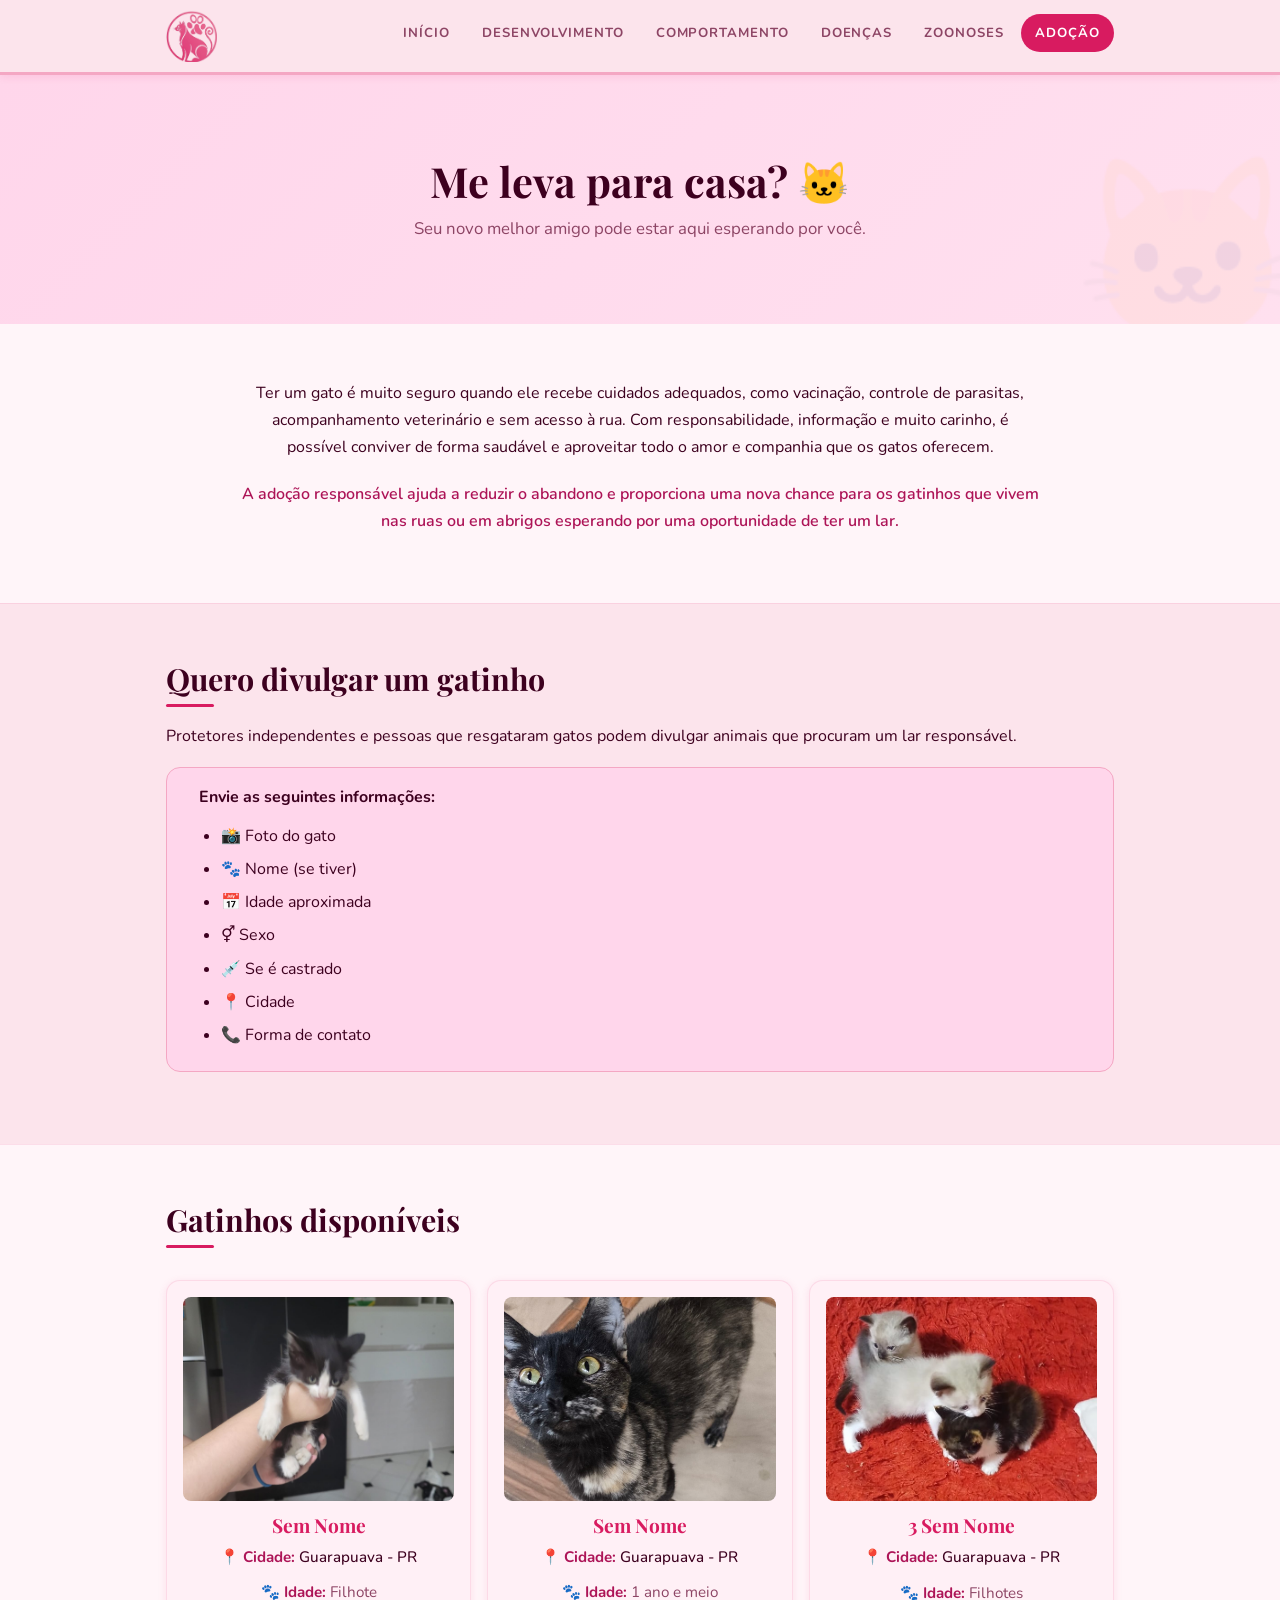
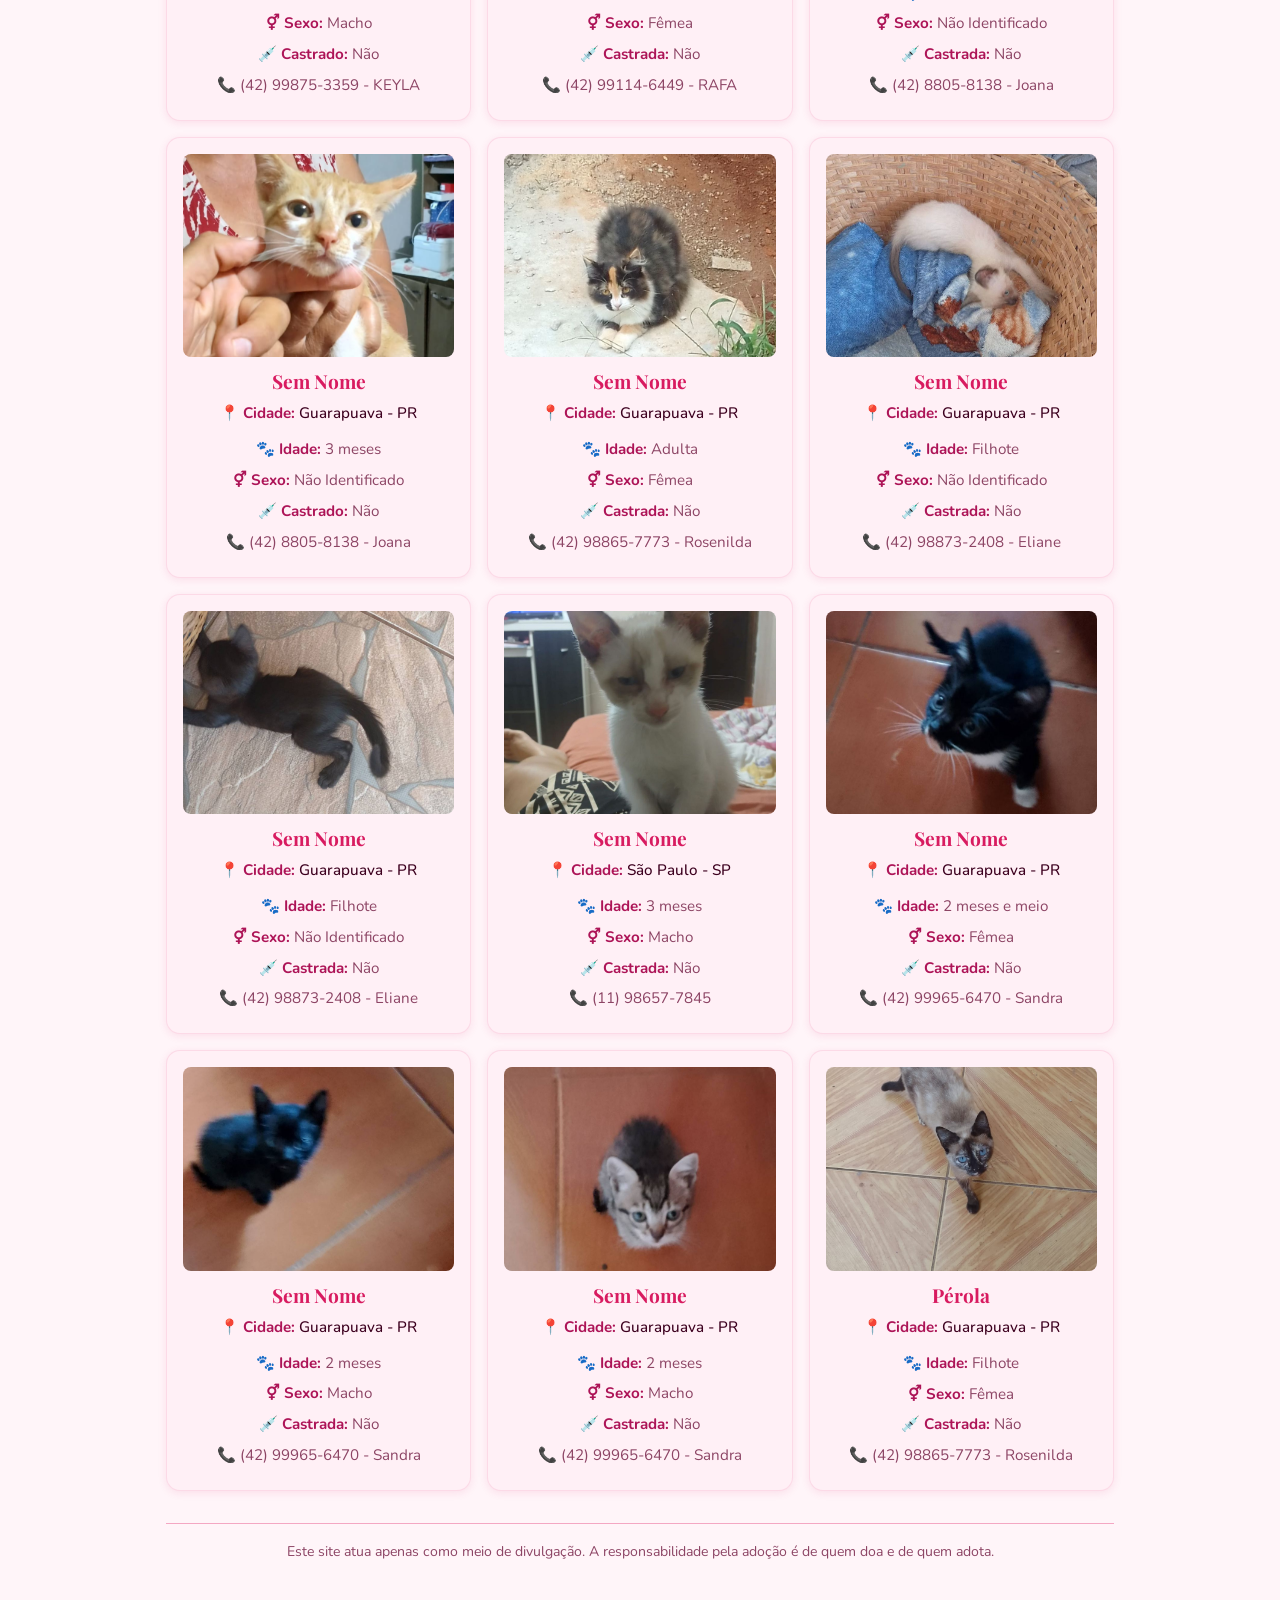
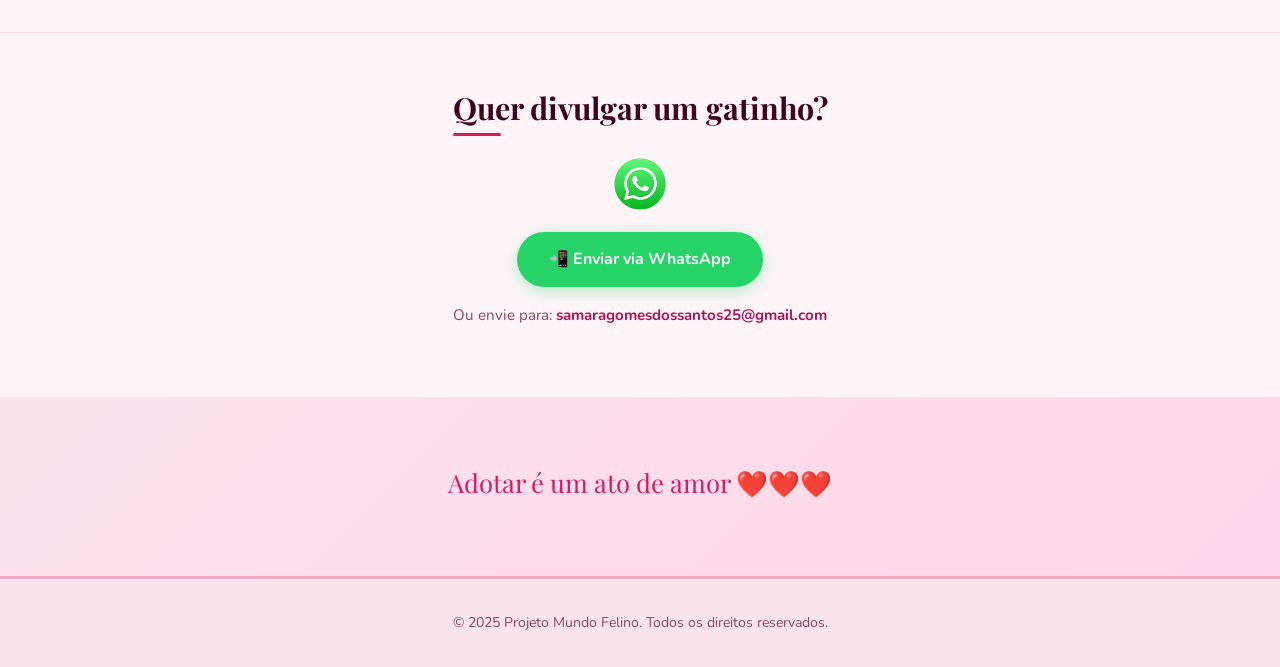
==== commit cb5439d1: "Novos gatos para adoção" ====
--- a/adocao.html
+++ b/adocao.html
@@ -126,13 +126,13 @@
                 </div>
 
                 <div class="card adoption-card">
-                    <img src="images/adocao/005.jpeg" alt="Foto">
-                    <h3>Sem Nome</h3>
-                    <p><strong>📍 Cidade:</strong> Guarapuava - PR</p>
-                    <p><strong>🐾 Idade:</strong> 3 meses</p>
-                    <p><strong>⚥ Sexo:</strong> Fêmea</p>
-                    <p><strong>💉 Castrada:</strong> Não (Felv Positiva)</p>
-                    <p>📞 (46) 98412-9990 - esther</p>
+                    <img src="images/adocao/013.jpg" alt="Foto">
+                    <h3>Sem Nome</h3>
+                    <p><strong>📍 Cidade:</strong> Guarapuava - PR</p>
+                    <p><strong>🐾 Idade:</strong> Adulta</p>
+                    <p><strong>⚥ Sexo:</strong> Fêmea</p>
+                    <p><strong>💉 Castrada:</strong> Não</p>
+                    <p>📞 (42) 98865‑7773 - Rosenilda</p>
                 </div>
 
                 <div class="card adoption-card">
@@ -204,18 +204,6 @@
                     <h3>Pérola</h3>
                     <p><strong>📍 Cidade:</strong> Guarapuava - PR</p>
                     <p><strong>🐾 Idade:</strong> Filhote</p>
-                    <p><strong>⚥ Sexo:</strong> Fêmea</p>
-                    <p><strong>💉 Castrada:</strong> Não</p>
-                    <p>📞 (42) 98865‑7773 - Rosenilda</p>
-                </div>
-            </div>
-
-            <div class="cards-grid">
-                <div class="card adoption-card">
-                    <img src="images/adocao/013.jpg" alt="Foto">
-                    <h3>Sem Nome</h3>
-                    <p><strong>📍 Cidade:</strong> Guarapuava - PR</p>
-                    <p><strong>🐾 Idade:</strong> Adulta</p>
                     <p><strong>⚥ Sexo:</strong> Fêmea</p>
                     <p><strong>💉 Castrada:</strong> Não</p>
                     <p>📞 (42) 98865‑7773 - Rosenilda</p>
